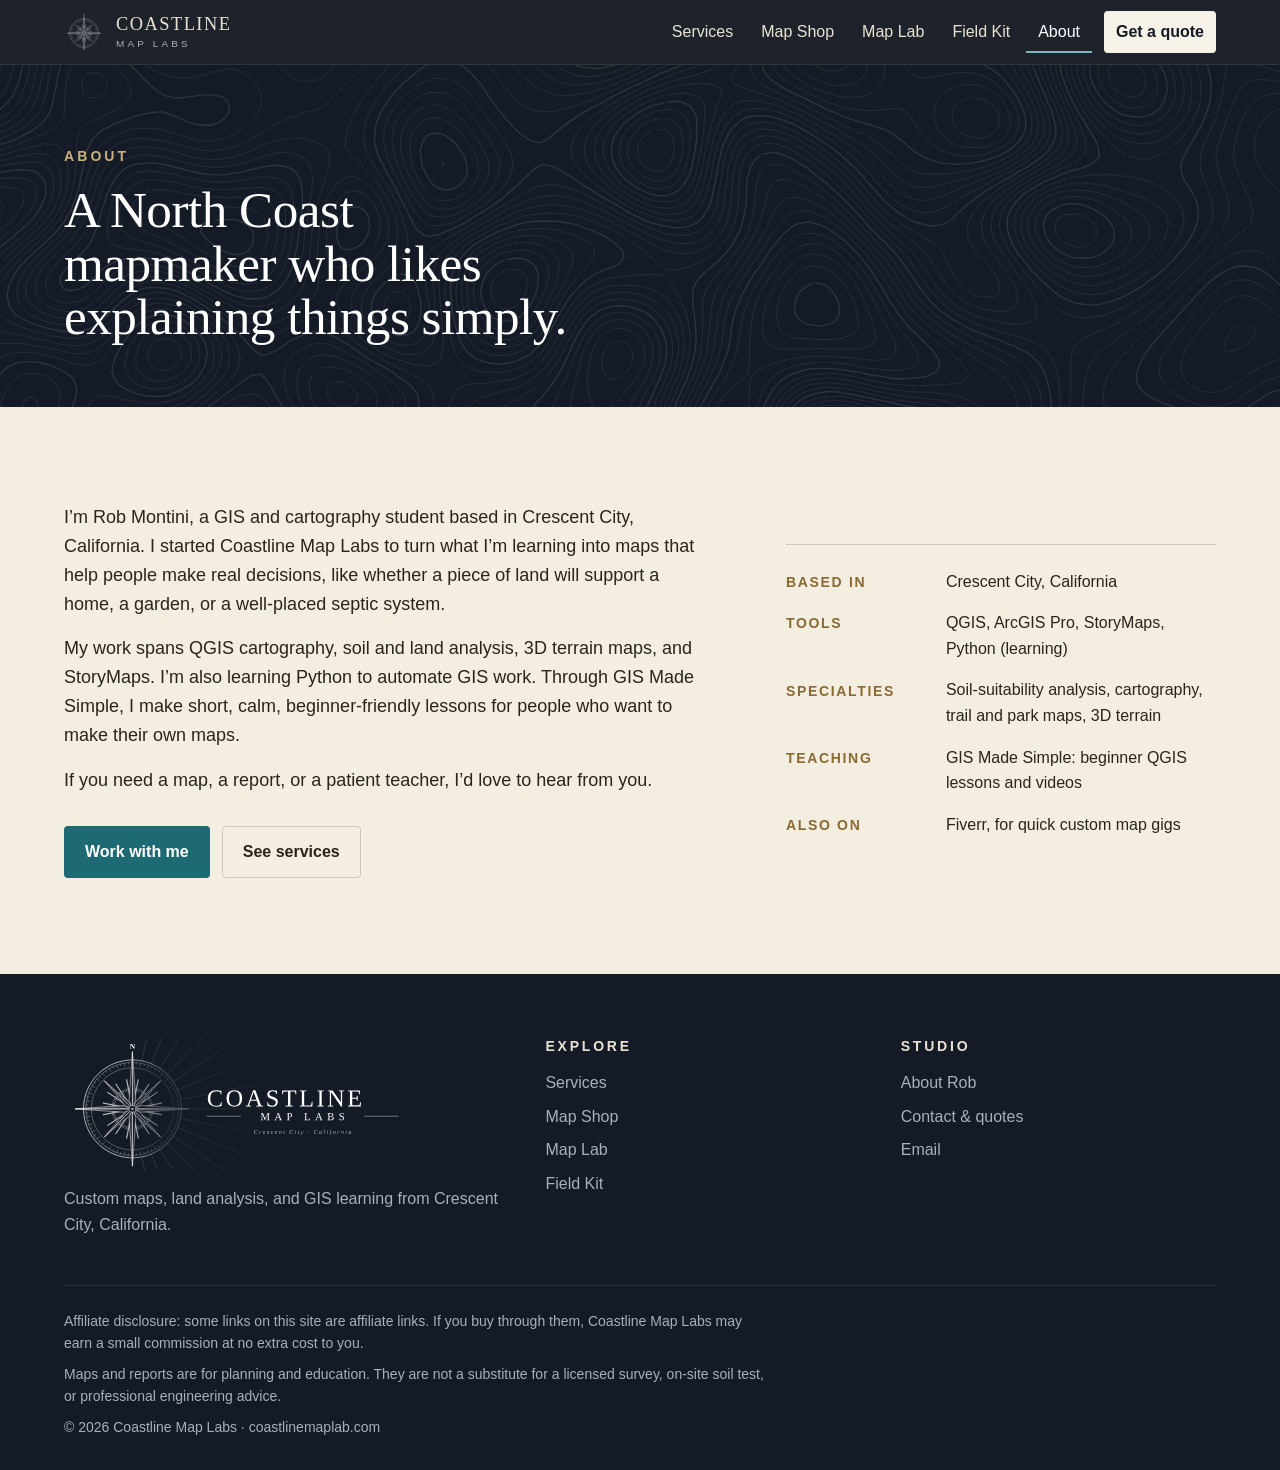
==== about.html @ 20ab14d0 "Initial Coastline Map Labs site Co-authored-by: Perplexity <noreply@perplexity.ai>" ====
<!doctype html>
<html lang="en">
<head>
<meta charset="utf-8">
<meta name="viewport" content="width=device-width, initial-scale=1">
<title>About Rob Montini — Coastline Map Labs</title>
<meta name="description" content="Rob Montini is a GIS and cartography student in Crescent City, California, making custom maps and teaching beginner QGIS.">
<meta property="og:title" content="About Rob Montini — Coastline Map Labs">
<meta property="og:description" content="Rob Montini is a GIS and cartography student in Crescent City, California, making custom maps and teaching beginner QGIS.">
<meta property="og:image" content="assets/brand/Coastline-Map-Labs-Logo-White-on-Dark.svg">
<link rel="icon" href="assets/brand/favicon.svg" type="image/svg+xml">
<link rel="preconnect" href="https://api.fontshare.com" crossorigin>
<link href="https://api.fontshare.com/v2/css?f[]=gambetta@400,500&f[]=switzer@400,500,600&display=swap" rel="stylesheet">
<link rel="stylesheet" href="base.css">
<link rel="stylesheet" href="style.css">

</head>
<body>
<a class="skip" href="#main">Skip to content</a>
<header class="site-header">
  <div class="wrap">
    <a class="brand" href="index.html" aria-label="Coastline Map Labs home">
      <img src="assets/brand/Coastline-Map-Labs-Icon-White-Clear.svg" alt="" width="40" height="40">
      <span>Coastline<small>MAP LABS</small></span>
    </a>
    <button class="menu-btn" aria-expanded="false" aria-controls="site-nav" aria-label="Open menu">
      <svg width="22" height="22" viewBox="0 0 24 24" fill="none" stroke="currentColor" stroke-width="1.8" aria-hidden="true"><path d="M4 7h16M4 12h16M4 17h16"/></svg>
    </button>
    <nav id="site-nav" class="nav" aria-label="Main"><a href="services.html">Services</a><a href="shop.html">Map Shop</a><a href="map-lab.html">Map Lab</a><a href="field-kit.html">Field Kit</a><a href="about.html" aria-current="page">About</a><a class="nav-cta" href="contact.html">Get a quote</a></nav>
  </div>
</header>
<main id="main">

<section class="page-hero night"><div class="wrap">
  <p class="eyebrow">About</p>
  <h1>A North Coast mapmaker who likes explaining things simply.</h1>
</div></section>
<section class="section"><div class="wrap split split--wide-left">
  <div class="reveal">
    <p>I’m Rob Montini, a GIS and cartography student based in Crescent City, California. I started Coastline Map Labs to turn what I’m learning into maps that help people make real decisions, like whether a piece of land will support a home, a garden, or a well-placed septic system.</p>
    <p style="margin-top:var(--space-4)">My work spans QGIS cartography, soil and land analysis, 3D terrain maps, and StoryMaps. I’m also learning Python to automate GIS work. Through GIS Made Simple, I make short, calm, beginner-friendly lessons for people who want to make their own maps.</p>
    <p style="margin-top:var(--space-4)">If you need a map, a report, or a patient teacher, I’d love to hear from you.</p>
    <div class="btn-row" style="margin-top:var(--space-8)"><a class="btn btn-primary" href="contact.html">Work with me</a><a class="btn btn-ghost" href="services.html">See services</a></div>
  </div>
  <div class="reveal">
    <ul class="facts">
      <li><b>Based in</b><span>Crescent City, California</span></li>
      <li><b>Tools</b><span>QGIS, ArcGIS Pro, StoryMaps, Python (learning)</span></li>
      <li><b>Specialties</b><span>Soil-suitability analysis, cartography, trail and park maps, 3D terrain</span></li>
      <li><b>Teaching</b><span>GIS Made Simple: beginner QGIS lessons and videos</span></li>
      <li><b>Also on</b><span>Fiverr, for quick custom map gigs</span></li>
    </ul>
  </div>
</div></section>

</main>
<footer class="site-footer night">
  <div class="wrap">
    <div class="foot-grid">
      <div>
        <img src="assets/brand/Coastline-Map-Labs-Logo-White-Clear.svg" alt="Coastline Map Labs" width="352" height="132" loading="lazy">
        <p style="margin-top:var(--space-4)">Custom maps, land analysis, and GIS learning from Crescent City, California.</p>
      </div>
      <div>
        <h2>Explore</h2>
        <ul><li><a href="services.html">Services</a></li><li><a href="shop.html">Map Shop</a></li><li><a href="map-lab.html">Map Lab</a></li><li><a href="field-kit.html">Field Kit</a></li></ul>
      </div>
      <div>
        <h2>Studio</h2>
        <ul><li><a href="about.html">About Rob</a></li><li><a href="contact.html">Contact &amp; quotes</a></li><li><a data-email href="contact.html">Email</a></li></ul>
      </div>
    </div>
    <div class="foot-legal">
      <p>Affiliate disclosure: some links on this site are affiliate links. If you buy through them, Coastline Map Labs may earn a small commission at no extra cost to you.</p>
      <p>Maps and reports are for planning and education. They are not a substitute for a licensed survey, on-site soil test, or professional engineering advice.</p>
      <p>© 2026 Coastline Map Labs · coastlinemaplab.com</p>
    </div>
  </div>
</footer>
<script src="config.js"></script>
<script src="app.js" defer></script>

</body>
</html>
---- base.css ----
/* base.css */
*,
*::before,
*::after {
  box-sizing: border-box;
  margin: 0;
  padding: 0;
}

html {
  -moz-text-size-adjust: none;
  -webkit-text-size-adjust: none;
  text-size-adjust: none;
  -webkit-font-smoothing: antialiased;
  -moz-osx-font-smoothing: grayscale;
  text-rendering: optimizeLegibility;
  scroll-behavior: smooth;
  hanging-punctuation: first last;
  scroll-padding-top: var(--space-16);
}

body {
  min-height: 100dvh;
  line-height: 1.6;
  font-family: var(--font-body, sans-serif);
  font-size: var(--text-base);
  color: var(--color-text);
  background-color: var(--color-bg);
}

img,
picture,
video,
canvas,
svg {
  display: block;
  max-width: 100%;
  height: auto;
}
ul[role='list'],
ol[role='list'] {
  list-style: none;
}
input,
button,
textarea,
select {
  font: inherit;
  color: inherit;
}

h1,
h2,
h3,
h4,
h5,
h6 {
  text-wrap: balance;
  line-height: 1.15;
}
p,
li,
figcaption {
  text-wrap: pretty;
  max-width: 72ch;
}

::selection {
  background: oklch(from var(--color-primary) l c h / 0.25);
  color: var(--color-text);
}

:focus-visible {
  outline: 2px solid var(--color-primary);
  outline-offset: 3px;
  border-radius: var(--radius-sm);
}

@media (prefers-reduced-motion: reduce) {
  *,
  *::before,
  *::after {
    animation-duration: 0.01ms !important;
    animation-iteration-count: 1 !important;
    transition-duration: 0.01ms !important;
    scroll-behavior: auto !important;
  }
}

button {
  cursor: pointer;
  background: none;
  border: none;
}
table {
  border-collapse: collapse;
  width: 100%;
}

/* Interactive elements: animate hover/focus transitions.
   Only clickable elements get hover states — see `shared/03-motion.md`.
   Never add :hover styles to non-interactive elements. */
a,
button,
[role='button'],
[role='link'],
input,
textarea,
select {
  transition:
    color var(--transition-interactive),
    background var(--transition-interactive),
    border-color var(--transition-interactive),
    box-shadow var(--transition-interactive);
}

.sr-only {
  position: absolute;
  width: 1px;
  height: 1px;
  padding: 0;
  margin: -1px;
  overflow: hidden;
  clip: rect(0, 0, 0, 0);
  white-space: nowrap;
  border-width: 0;
}
---- style.css ----
:root {
  --text-xs: clamp(0.75rem, 0.7rem + 0.25vw, 0.875rem);
  --text-sm: clamp(0.875rem, 0.8rem + 0.35vw, 1rem);
  --text-base: clamp(1rem, 0.95rem + 0.25vw, 1.125rem);
  --text-lg: clamp(1.125rem, 1rem + 0.75vw, 1.5rem);
  --text-xl: clamp(1.5rem, 1.2rem + 1.25vw, 2.25rem);
  --text-2xl: clamp(2rem, 1.2rem + 2.5vw, 3.5rem);
  --text-3xl: clamp(2.5rem, 1rem + 4vw, 5rem);

  --space-1: .25rem; --space-2: .5rem; --space-3: .75rem; --space-4: 1rem;
  --space-5: 1.25rem; --space-6: 1.5rem; --space-8: 2rem; --space-10: 2.5rem;
  --space-12: 3rem; --space-16: 4rem; --space-20: 5rem; --space-24: 6rem; --space-32: 8rem;

  /* Parchment + ink + Pacific teal */
  --color-bg: #f4eee1;
  --color-surface: #faf6ec;
  --color-surface-2: #fffcf5;
  --color-surface-offset: #ebe3d1;
  --color-divider: oklch(0.3 0.02 70 / 0.14);
  --color-border: oklch(0.3 0.02 70 / 0.2);
  --color-text: #2a241c;
  --color-text-muted: #645c50;
  --color-text-faint: #9b9283;
  --color-text-inverse: #f7f2e7;
  --color-primary: #1d6a72;
  --color-primary-hover: #155259;
  --color-primary-active: #0f3d42;
  --color-brass: #8a6a33;

  --color-night: #141b26;
  --color-night-2: #1c2430;
  --color-night-text: #e9e2d3;
  --color-night-muted: #a9b0ba;

  --radius-sm: .25rem; --radius-md: .5rem; --radius-lg: .75rem; --radius-xl: 1rem;
  --transition-interactive: 180ms cubic-bezier(0.16, 1, 0.3, 1);
  --shadow-sm: 0 1px 2px oklch(0.3 0.03 70 / 0.08);
  --shadow-md: 0 8px 24px oklch(0.3 0.03 70 / 0.10);

  --font-display: 'Gambetta', 'Georgia', serif;
  --font-body: 'Switzer', 'Helvetica Neue', sans-serif;
  --content: 72rem;
  --gutter: clamp(var(--space-4), 4vw, var(--space-10));
}

body { background: var(--color-bg); }
a { color: var(--color-primary); text-underline-offset: .2em; }
a:hover { color: var(--color-primary-hover); }

.skip { position: absolute; left: -999px; top: var(--space-2); background: var(--color-surface-2); padding: var(--space-2) var(--space-4); z-index: 100; border-radius: var(--radius-sm); }
.skip:focus { left: var(--space-2); }

.wrap { width: min(100% - 2 * var(--gutter), var(--content)); margin-inline: auto; }
.wrap--narrow { width: min(100% - 2 * var(--gutter), 46rem); margin-inline: auto; }

/* ---------- Header ---------- */
.site-header { position: sticky; top: 0; z-index: 50; background: oklch(0.2 0.02 255 / 0.94); backdrop-filter: blur(10px); color: var(--color-night-text); border-bottom: 1px solid oklch(1 0 0 / 0.08); }
.site-header .wrap { display: flex; align-items: center; justify-content: space-between; gap: var(--space-4); min-height: 4rem; }
.brand { display: flex; align-items: center; gap: var(--space-3); color: inherit; text-decoration: none; }
.brand img { width: 40px; height: 40px; }
.brand span { font-family: var(--font-display); font-size: 1.15rem; letter-spacing: .08em; text-transform: uppercase; line-height: 1; }
.brand small { display: block; font-family: var(--font-body); font-size: .62rem; letter-spacing: .32em; color: var(--color-night-muted); margin-top: .3rem; }
.nav { display: flex; align-items: center; gap: var(--space-1); }
.nav a { color: var(--color-night-text); text-decoration: none; font-size: var(--text-sm); padding: var(--space-2) var(--space-3); border-radius: var(--radius-sm); }
.nav a:hover { background: oklch(1 0 0 / 0.08); color: #fff; }
.nav a[aria-current="page"] { color: #fff; box-shadow: inset 0 -2px 0 #7fb6bb; border-radius: 0; }
.nav .nav-cta { background: var(--color-text-inverse); color: var(--color-night); font-weight: 600; margin-left: var(--space-2); }
.nav .nav-cta:hover { background: #fff; color: var(--color-night); }
.menu-btn { display: none; color: var(--color-night-text); width: 44px; height: 44px; align-items: center; justify-content: center; border-radius: var(--radius-sm); }
.menu-btn:hover { background: oklch(1 0 0 / 0.08); }
@media (max-width: 920px) {
  .menu-btn { display: inline-flex; }
  .nav { position: absolute; top: 100%; left: 0; right: 0; flex-direction: column; align-items: stretch; background: var(--color-night); padding: var(--space-2) var(--gutter) var(--space-6); border-bottom: 1px solid oklch(1 0 0 / .1); clip-path: inset(0 0 100% 0); visibility: hidden; transition: clip-path 260ms cubic-bezier(0.16,1,0.3,1), visibility 0s 260ms; }
  .nav.open { clip-path: inset(0 0 0 0); visibility: visible; transition: clip-path 260ms cubic-bezier(0.16,1,0.3,1); }
  .nav a { padding: var(--space-3) var(--space-2); min-height: 44px; }
  .nav a[aria-current="page"] { box-shadow: inset 3px 0 0 #7fb6bb; padding-left: var(--space-4); }
  .nav .nav-cta { margin: var(--space-3) 0 0; text-align: center; border-radius: var(--radius-sm); }
}

/* ---------- Type ---------- */
.eyebrow { font-size: var(--text-xs); letter-spacing: .22em; text-transform: uppercase; color: var(--color-brass); font-weight: 600; font-variant-numeric: tabular-nums; }
.night .eyebrow { color: #c9b07c; }
h1, h2, h3 { font-family: var(--font-display); font-weight: 500; letter-spacing: -0.01em; }
h1 { font-size: var(--text-3xl); line-height: 1.04; }
.page-title { font-size: var(--text-2xl); }
h2 { font-size: var(--text-xl); }
h3 { font-family: var(--font-body); font-weight: 600; font-size: var(--text-lg); letter-spacing: 0; }
.lede { font-size: var(--text-base); color: var(--color-text-muted); max-width: 58ch; }
.night .lede { color: var(--color-night-muted); }
.muted { color: var(--color-text-muted); }
.small { font-size: var(--text-xs); }

/* ---------- Buttons ---------- */
.btn { display: inline-flex; align-items: center; justify-content: center; gap: var(--space-2); min-height: 44px; padding: var(--space-3) var(--space-5); border-radius: var(--radius-sm); font-size: var(--text-sm); font-weight: 600; text-decoration: none; border: 1px solid transparent; cursor: pointer; }
.btn-primary { background: var(--color-primary); color: #fff; }
.btn-primary:hover { background: var(--color-primary-hover); color: #fff; }
.btn-primary:active { background: var(--color-primary-active); }
.btn-ghost { border-color: var(--color-border); color: var(--color-text); background: transparent; }
.btn-ghost:hover { background: var(--color-surface-offset); color: var(--color-text); }
.night .btn-ghost { border-color: oklch(1 0 0 / .28); color: var(--color-night-text); }
.night .btn-ghost:hover { background: oklch(1 0 0 / .08); color: #fff; }
.night .btn-primary { background: var(--color-text-inverse); color: var(--color-night); }
.night .btn-primary:hover { background: #fff; color: var(--color-night); }
.btn-row { display: flex; flex-wrap: wrap; gap: var(--space-3); }

/* ---------- Sections ---------- */
.section { padding-block: clamp(var(--space-12), 8vw, var(--space-24)); }
.section--tight { padding-block: clamp(var(--space-10), 5vw, var(--space-16)); }
.night { background: var(--color-night); color: var(--color-night-text); position: relative; overflow: hidden; }
.section-head { display: grid; gap: var(--space-3); margin-bottom: var(--space-10); max-width: 46rem; }

/* ---------- Hero ---------- */
.hero { min-height: min(86vh, 52rem); display: grid; align-items: center; padding-block: var(--space-16); }
.hero::before { content: ""; position: absolute; inset: 0; background: url(./assets/img/hero-contours.svg) center / cover no-repeat; opacity: .9; }
.hero-photo { position: absolute; inset: 0; background-size: cover; background-position: center; opacity: .5; }
.hero-photo + .hero-shade { position: absolute; inset: 0; background: linear-gradient(90deg, var(--color-night) 15%, oklch(0.2 0.02 255 / .55) 60%, oklch(0.2 0.02 255 / .25)); }
.hero .wrap { position: relative; display: grid; gap: var(--space-8); }
.hero-logo { width: min(100%, 40rem); height: auto; margin-left: calc(-1 * var(--space-2)); }
.hero h1 { font-size: var(--text-2xl); max-width: 22ch; color: #fff; }
.hero .coords { font-size: var(--text-xs); letter-spacing: .2em; color: var(--color-night-muted); font-variant-numeric: tabular-nums; }

.page-hero { padding-block: clamp(var(--space-12), 7vw, var(--space-20)) clamp(var(--space-10), 5vw, var(--space-16)); }
.page-hero::before { content: ""; position: absolute; inset: 0; background: url(./assets/img/hero-contours.svg) center 30% / cover no-repeat; opacity: .7; }
.page-hero .wrap { position: relative; display: grid; gap: var(--space-4); }
.page-hero h1 { color: #fff; font-size: var(--text-2xl); max-width: 20ch; }

/* ---------- Paths (home) ---------- */
.paths { display: grid; grid-template-columns: 1.35fr 1fr; gap: var(--space-4); }
.paths .stack { display: grid; gap: var(--space-4); }
.path { position: relative; display: grid; align-content: end; gap: var(--space-2); padding: var(--space-6); min-height: 15rem; border-radius: var(--radius-lg); background: var(--color-surface); border: 1px solid var(--color-divider); text-decoration: none; color: var(--color-text); overflow: hidden; isolation: isolate; }
.path--big { min-height: 32rem; }
.path .art { position: absolute; inset: 0; z-index: -1; background-size: cover; background-position: center; opacity: .75; transition: transform 600ms cubic-bezier(0.16,1,0.3,1); }
.path .art.photo { opacity: 1; }
.path .art.photo::after { content: ""; position: absolute; inset: 0; background: linear-gradient(180deg, transparent 30%, oklch(0.97 0.015 85 / .96) 78%); }
.path:hover { color: var(--color-text); border-color: var(--color-border); box-shadow: var(--shadow-md); }
.path:hover .art { transform: scale(1.03); }
.path h3 { font-family: var(--font-display); font-weight: 500; font-size: var(--text-xl); }
.path p { color: var(--color-text-muted); font-size: var(--text-sm); }
.path .go { font-size: var(--text-sm); font-weight: 600; color: var(--color-primary); }
.path-label { position: absolute; top: var(--space-5); left: var(--space-6); }
@media (max-width: 760px) { .paths { grid-template-columns: 1fr; } .path--big { min-height: 22rem; } }

/* ---------- Split ---------- */
.split { display: grid; grid-template-columns: 1fr 1fr; gap: clamp(var(--space-8), 6vw, var(--space-20)); align-items: center; }
.split--wide-left { grid-template-columns: 1.2fr .8fr; }
@media (max-width: 860px) { .split, .split--wide-left { grid-template-columns: 1fr; } }
.figure { border-radius: var(--radius-lg); overflow: hidden; border: 1px solid var(--color-divider); background: var(--color-surface); aspect-ratio: 4/3; }
.figure img { width: 100%; height: 100%; object-fit: cover; }
.steps { list-style: none; display: grid; gap: var(--space-5); counter-reset: s; margin-top: var(--space-6); }
.steps li { display: grid; grid-template-columns: 2.5rem 1fr; gap: var(--space-3); counter-increment: s; }
.steps li::before { content: counter(s, decimal-leading-zero); font-family: var(--font-display); font-size: var(--text-lg); color: var(--color-brass); line-height: 1.2; }
.steps strong { display: block; }
.steps span { color: var(--color-text-muted); font-size: var(--text-sm); }

/* ---------- Offer / product cards ---------- */
.offer-group { display: grid; gap: var(--space-6); }
.offer-group + .offer-group { margin-top: var(--space-20); }
.group-head { display: grid; grid-template-columns: 1fr auto; align-items: end; gap: var(--space-4); border-bottom: 1px solid var(--color-border); padding-bottom: var(--space-4); }
@media (max-width: 640px) { .group-head { grid-template-columns: 1fr; } }
.tiers { display: grid; grid-template-columns: repeat(auto-fit, minmax(16rem, 1fr)); gap: var(--space-4); }
.tier { display: flex; flex-direction: column; gap: var(--space-4); padding: var(--space-6); background: var(--color-surface); border: 1px solid var(--color-divider); border-radius: var(--radius-lg); }
.tier--featured { background: var(--color-surface-2); border: 2px solid var(--color-primary); }
.tier .badge { align-self: flex-start; font-size: var(--text-xs); font-weight: 600; letter-spacing: .08em; text-transform: uppercase; color: var(--color-primary); background: oklch(from var(--color-primary) l c h / .1); padding: var(--space-1) var(--space-2); border-radius: var(--radius-sm); }
.price { font-family: var(--font-display); font-size: var(--text-xl); line-height: 1; font-variant-numeric: tabular-nums; }
.price small { font-family: var(--font-body); font-size: var(--text-xs); color: var(--color-text-muted); margin-left: var(--space-1); }
.tier ul { list-style: none; display: grid; gap: var(--space-2); font-size: var(--text-sm); color: var(--color-text-muted); flex: 1; }
.tier li { padding-left: var(--space-5); position: relative; }
.tier li::before { content: ""; position: absolute; left: 0; top: .6em; width: .6rem; height: 1px; background: var(--color-brass); }
.tier .btn { width: 100%; }

.products { display: grid; grid-template-columns: repeat(auto-fit, minmax(15rem, 1fr)); gap: var(--space-5); }
.product { display: flex; flex-direction: column; background: var(--color-surface); border: 1px solid var(--color-divider); border-radius: var(--radius-lg); overflow: hidden; }
.product .thumb { aspect-ratio: 4/3; background: var(--color-surface-offset) center / cover no-repeat; border-bottom: 1px solid var(--color-divider); position: relative; }
.product .thumb .kind { position: absolute; left: var(--space-3); top: var(--space-3); background: var(--color-surface-2); font-size: var(--text-xs); font-weight: 600; padding: var(--space-1) var(--space-2); border-radius: var(--radius-sm); }
.product .body { display: flex; flex-direction: column; gap: var(--space-2); padding: var(--space-5); flex: 1; }
.product h3 { font-size: var(--text-base); }
.product p { font-size: var(--text-sm); color: var(--color-text-muted); flex: 1; }
.product .row { display: flex; align-items: center; justify-content: space-between; gap: var(--space-3); margin-top: var(--space-3); }
.product .price { font-size: var(--text-lg); }

/* ---------- Field kit ---------- */
.disclosure { display: flex; gap: var(--space-3); padding: var(--space-4) var(--space-5); background: var(--color-surface-2); border: 1px solid var(--color-divider); border-radius: var(--radius-md); font-size: var(--text-sm); color: var(--color-text-muted); }
.disclosure strong { color: var(--color-text); }
.kit { display: grid; gap: 0; }
.kit-item { display: grid; grid-template-columns: 12rem 1fr auto; gap: var(--space-6); align-items: center; padding-block: var(--space-6); border-bottom: 1px solid var(--color-divider); }
.kit-item .tag { font-size: var(--text-xs); color: var(--color-brass); letter-spacing: .14em; text-transform: uppercase; font-weight: 600; }
.kit-item h3 { font-size: var(--text-base); margin-bottom: var(--space-1); }
.kit-item p { font-size: var(--text-sm); color: var(--color-text-muted); }
@media (max-width: 760px) { .kit-item { grid-template-columns: 1fr; gap: var(--space-2); } .kit-item .btn { justify-self: start; } }

/* ---------- Map Lab ---------- */
.lab { display: grid; grid-template-columns: 1fr 22rem; gap: 0; border: 1px solid var(--color-border); border-radius: var(--radius-lg); overflow: hidden; background: var(--color-surface); min-height: 36rem; }
.lab-map { position: relative; min-height: 36rem; background: #dfe6e4; }
.lab-map #map { position: absolute; inset: 0; }
.lab-panel { display: flex; flex-direction: column; gap: var(--space-5); padding: var(--space-6); border-left: 1px solid var(--color-divider); }
.lab-panel h2 { font-size: var(--text-lg); font-family: var(--font-body); font-weight: 600; }
.seg { display: inline-flex; border: 1px solid var(--color-border); border-radius: var(--radius-sm); overflow: hidden; }
.seg button { padding: var(--space-2) var(--space-3); font-size: var(--text-xs); font-weight: 600; min-height: 40px; }
.seg button[aria-pressed="true"] { background: var(--color-text); color: var(--color-bg); }
.seg button:not([aria-pressed="true"]):hover { background: var(--color-surface-offset); }
.readout { display: grid; gap: var(--space-1); padding: var(--space-4); border-radius: var(--radius-md); background: var(--color-bg); border: 1px dashed var(--color-border); font-variant-numeric: tabular-nums; }
.readout .val { font-family: var(--font-display); font-size: var(--text-lg); }
.readout.empty .val { color: var(--color-text-faint); font-size: var(--text-base); }
.lab-panel .btn[aria-disabled="true"] { opacity: .45; pointer-events: none; }
.map-status { position: absolute; inset: 0; display: grid; place-items: center; color: var(--color-text-muted); font-size: var(--text-sm); pointer-events: none; }
@media (max-width: 900px) { .lab { grid-template-columns: 1fr; } .lab-map { min-height: 26rem; } .lab-panel { border-left: 0; border-top: 1px solid var(--color-divider); } }

.tools { display: grid; grid-template-columns: repeat(auto-fit, minmax(17rem, 1fr)); gap: var(--space-4); }
.tool { padding: var(--space-6); border: 1px solid var(--color-divider); border-radius: var(--radius-lg); background: var(--color-surface); display: grid; gap: var(--space-2); align-content: start; }
.tool .status { font-size: var(--text-xs); font-weight: 600; letter-spacing: .1em; text-transform: uppercase; }
.tool .status.live { color: var(--color-primary); }
.tool .status.dev { color: var(--color-brass); }
.tool p { font-size: var(--text-sm); color: var(--color-text-muted); }

/* ---------- Contact ---------- */
.form { display: grid; gap: var(--space-5); padding: clamp(var(--space-6), 4vw, var(--space-10)); background: var(--color-surface); border: 1px solid var(--color-divider); border-radius: var(--radius-lg); }
.field { display: grid; gap: var(--space-2); }
.field label { font-size: var(--text-sm); font-weight: 600; }
.field .hint { font-size: var(--text-xs); color: var(--color-text-muted); }
.field input, .field select, .field textarea { width: 100%; min-height: 44px; padding: var(--space-3); border: 1px solid var(--color-border); border-radius: var(--radius-sm); background: var(--color-surface-2); }
.field textarea { min-height: 9rem; resize: vertical; }
.field input:focus, .field select:focus, .field textarea:focus { outline: 2px solid var(--color-primary); outline-offset: 1px; border-color: transparent; }
.two { display: grid; grid-template-columns: 1fr 1fr; gap: var(--space-4); }
@media (max-width: 600px) { .two { grid-template-columns: 1fr; } }
.form-note { padding: var(--space-4); border-radius: var(--radius-md); font-size: var(--text-sm); display: none; }
.form-note.show { display: block; animation: rise 300ms cubic-bezier(0.16,1,0.3,1); }
.form-note.ok { background: oklch(from var(--color-primary) l c h / .1); color: var(--color-primary-active); }
.form-note.err { background: oklch(0.55 0.15 30 / .1); color: #7a2e17; }
@keyframes rise { from { opacity: 0; transform: translateY(6px); } to { opacity: 1; transform: none; } }

/* ---------- About ---------- */
.facts { list-style: none; display: grid; gap: var(--space-4); border-top: 1px solid var(--color-border); padding-top: var(--space-6); }
.facts li { display: grid; grid-template-columns: 9rem 1fr; gap: var(--space-4); font-size: var(--text-sm); }
.facts b { color: var(--color-brass); font-weight: 600; text-transform: uppercase; letter-spacing: .12em; font-size: var(--text-xs); padding-top: .15em; }
@media (max-width: 520px) { .facts li { grid-template-columns: 1fr; gap: var(--space-1); } }

/* ---------- Band CTA ---------- */
.band { position: relative; overflow: hidden; border-radius: var(--radius-xl); padding: clamp(var(--space-10), 6vw, var(--space-20)); background: var(--color-surface-offset); display: grid; grid-template-columns: 1fr auto; gap: var(--space-6); align-items: center; }
.band::before { content: ""; position: absolute; inset: 0; background: url(./assets/img/band-contours.svg) center / cover no-repeat; }
.band > * { position: relative; }
@media (max-width: 760px) { .band { grid-template-columns: 1fr; } }

/* ---------- Footer ---------- */
.site-footer { background: var(--color-night); color: var(--color-night-muted); padding-block: var(--space-16) var(--space-8); font-size: var(--text-sm); }
.foot-grid { display: grid; grid-template-columns: 1.4fr 1fr 1fr; gap: var(--space-10); }
.foot-grid img { width: min(100%, 22rem); height: auto; }
.foot-grid h2 { font-family: var(--font-body); font-size: var(--text-xs); letter-spacing: .2em; text-transform: uppercase; color: var(--color-night-text); margin-bottom: var(--space-4); font-weight: 600; }
.foot-grid ul { list-style: none; display: grid; gap: var(--space-2); }
.foot-grid a { color: var(--color-night-muted); text-decoration: none; }
.foot-grid a:hover { color: #fff; }
.foot-legal { margin-top: var(--space-12); padding-top: var(--space-6); border-top: 1px solid oklch(1 0 0 / .1); display: grid; gap: var(--space-2); font-size: var(--text-xs); }
.foot-legal p { max-width: 90ch; }
@media (max-width: 760px) { .foot-grid { grid-template-columns: 1fr; } }

/* reveal */
@media (prefers-reduced-motion: no-preference) {
  .js .reveal { opacity: 0; transform: translateY(14px); transition: opacity 700ms cubic-bezier(0.16,1,0.3,1), transform 700ms cubic-bezier(0.16,1,0.3,1); }
  .js .reveal.in { opacity: 1; transform: none; }
}
.maplibregl-popup-content { font-family: var(--font-body); font-size: var(--text-sm); border-radius: var(--radius-md); }
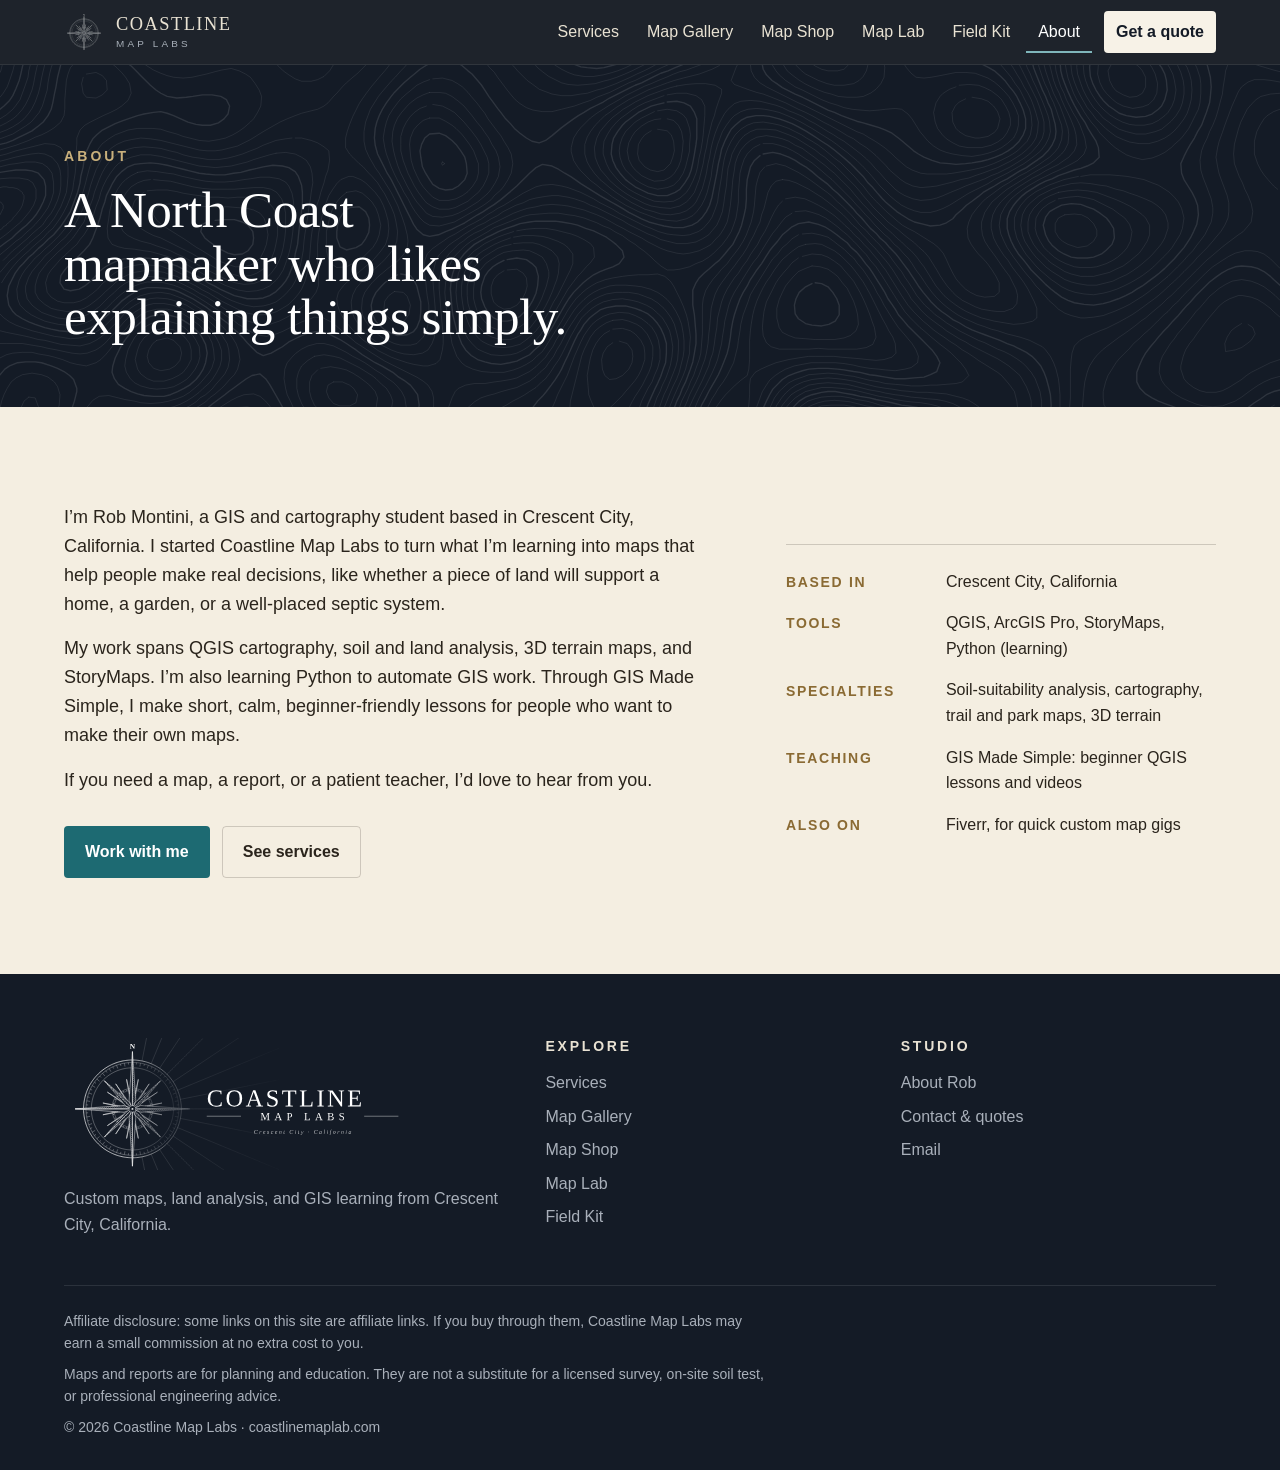
==== commit 1839d08f: "Add Map Gallery page with Stout Grove sample and pick-your-trail offer Co-authored-by: Perplexity <n" ====
--- a/about.html
+++ b/about.html
@@ -26,7 +26,7 @@
     <button class="menu-btn" aria-expanded="false" aria-controls="site-nav" aria-label="Open menu">
       <svg width="22" height="22" viewBox="0 0 24 24" fill="none" stroke="currentColor" stroke-width="1.8" aria-hidden="true"><path d="M4 7h16M4 12h16M4 17h16"/></svg>
     </button>
-    <nav id="site-nav" class="nav" aria-label="Main"><a href="services.html">Services</a><a href="shop.html">Map Shop</a><a href="map-lab.html">Map Lab</a><a href="field-kit.html">Field Kit</a><a href="about.html" aria-current="page">About</a><a class="nav-cta" href="contact.html">Get a quote</a></nav>
+    <nav id="site-nav" class="nav" aria-label="Main"><a href="services.html">Services</a><a href="gallery.html">Map Gallery</a><a href="shop.html">Map Shop</a><a href="map-lab.html">Map Lab</a><a href="field-kit.html">Field Kit</a><a href="about.html" aria-current="page">About</a><a class="nav-cta" href="contact.html">Get a quote</a></nav>
   </div>
 </header>
 <main id="main">
@@ -58,12 +58,12 @@
   <div class="wrap">
     <div class="foot-grid">
       <div>
-        <img src="assets/brand/Coastline-Map-Labs-Logo-White-Clear.svg" alt="Coastline Map Labs" width="352" height="132" loading="lazy">
+        <img src="assets/brand/Coastline-Map-Labs-Logo-White-Clear.svg" alt="Coastline Map Labs" width="352" height="132">
         <p style="margin-top:var(--space-4)">Custom maps, land analysis, and GIS learning from Crescent City, California.</p>
       </div>
       <div>
         <h2>Explore</h2>
-        <ul><li><a href="services.html">Services</a></li><li><a href="shop.html">Map Shop</a></li><li><a href="map-lab.html">Map Lab</a></li><li><a href="field-kit.html">Field Kit</a></li></ul>
+        <ul><li><a href="services.html">Services</a></li><li><a href="gallery.html">Map Gallery</a></li><li><a href="shop.html">Map Shop</a></li><li><a href="map-lab.html">Map Lab</a></li><li><a href="field-kit.html">Field Kit</a></li></ul>
       </div>
       <div>
         <h2>Studio</h2>
--- a/style.css
+++ b/style.css
@@ -131,13 +131,13 @@
 .path--big { min-height: 32rem; }
 .path .art { position: absolute; inset: 0; z-index: -1; background-size: cover; background-position: center; opacity: .75; transition: transform 600ms cubic-bezier(0.16,1,0.3,1); }
 .path .art.photo { opacity: 1; }
-.path .art.photo::after { content: ""; position: absolute; inset: 0; background: linear-gradient(180deg, transparent 30%, oklch(0.97 0.015 85 / .96) 78%); }
+.path .art::after { content: ""; position: absolute; inset: 0; background: linear-gradient(180deg, transparent 25%, oklch(0.965 0.017 85 / .97) 72%); }
 .path:hover { color: var(--color-text); border-color: var(--color-border); box-shadow: var(--shadow-md); }
 .path:hover .art { transform: scale(1.03); }
 .path h3 { font-family: var(--font-display); font-weight: 500; font-size: var(--text-xl); }
 .path p { color: var(--color-text-muted); font-size: var(--text-sm); }
 .path .go { font-size: var(--text-sm); font-weight: 600; color: var(--color-primary); }
-.path-label { position: absolute; top: var(--space-5); left: var(--space-6); }
+.path-label { position: absolute; top: var(--space-4); left: var(--space-4); background: var(--color-surface-2); padding: var(--space-1) var(--space-2); border-radius: var(--radius-sm); }
 @media (max-width: 760px) { .paths { grid-template-columns: 1fr; } .path--big { min-height: 22rem; } }
 
 /* ---------- Split ---------- */
@@ -163,7 +163,7 @@
 .tier .badge { align-self: flex-start; font-size: var(--text-xs); font-weight: 600; letter-spacing: .08em; text-transform: uppercase; color: var(--color-primary); background: oklch(from var(--color-primary) l c h / .1); padding: var(--space-1) var(--space-2); border-radius: var(--radius-sm); }
 .price { font-family: var(--font-display); font-size: var(--text-xl); line-height: 1; font-variant-numeric: tabular-nums; }
 .price small { font-family: var(--font-body); font-size: var(--text-xs); color: var(--color-text-muted); margin-left: var(--space-1); }
-.tier ul { list-style: none; display: grid; gap: var(--space-2); font-size: var(--text-sm); color: var(--color-text-muted); flex: 1; }
+.tier ul { list-style: none; display: grid; align-content: start; gap: var(--space-2); font-size: var(--text-sm); color: var(--color-text-muted); flex: 1; }
 .tier li { padding-left: var(--space-5); position: relative; }
 .tier li::before { content: ""; position: absolute; left: 0; top: .6em; width: .6rem; height: 1px; background: var(--color-brass); }
 .tier .btn { width: 100%; }
@@ -258,3 +258,36 @@
   .js .reveal.in { opacity: 1; transform: none; }
 }
 .maplibregl-popup-content { font-family: var(--font-body); font-size: var(--text-sm); border-radius: var(--radius-md); }
+
+.figure--night { background: var(--color-night); display: grid; place-items: center; border: 0; }
+.figure--night img { width: 72%; height: auto; object-fit: contain; }
+
+/* ---------- Map Gallery ---------- */
+.gallery { display: grid; grid-template-columns: repeat(auto-fit, minmax(min(100%, 22rem), 1fr)); gap: var(--space-6); }
+.gcard { display: flex; flex-direction: column; background: var(--color-surface); border: 1px solid var(--color-divider); border-radius: var(--radius-lg); overflow: hidden; }
+.gcard--featured { grid-column: 1 / -1; display: grid; grid-template-columns: 1.6fr 1fr; }
+.gimg { position: relative; display: block; padding: 0; border: 0; background: var(--color-night); cursor: zoom-in; overflow: hidden; }
+.gimg img { display: block; width: 100%; height: 100%; aspect-ratio: 1100 / 850; object-fit: cover; transition: transform .5s cubic-bezier(.2,.7,.2,1); }
+.gimg:hover img { transform: scale(1.02); }
+.gimg:focus-visible { outline: 3px solid var(--color-primary); outline-offset: -3px; }
+.zoom-hint { position: absolute; right: var(--space-3); bottom: var(--space-3); background: var(--color-surface-2); color: var(--color-text); font-size: var(--text-xs); font-weight: 600; padding: var(--space-1) var(--space-3); border-radius: var(--radius-sm); }
+.gbody { display: flex; flex-direction: column; gap: var(--space-3); padding: var(--space-6); }
+.gcard--featured .gbody { padding: var(--space-8); justify-content: center; }
+.gtitle { font-size: var(--text-xl); }
+.gplace { color: var(--color-text-muted); font-size: var(--text-sm); margin-top: calc(-1 * var(--space-2)); }
+.gbody .btn-row { margin-top: var(--space-2); }
+@media (max-width: 860px) { .gcard--featured { grid-template-columns: 1fr; } .gcard--featured .gbody { padding: var(--space-6); } }
+.tools--five { grid-template-columns: repeat(3, 1fr); }
+@media (max-width: 900px) { .tools--five { grid-template-columns: repeat(2, 1fr); } }
+@media (max-width: 560px) { .tools--five { grid-template-columns: 1fr; } }
+.tool .small { margin-top: auto; }
+
+.lightbox { border: 0; padding: 0; background: transparent; max-width: min(96vw, 1600px); max-height: 94vh; margin: auto; overflow: visible; }
+.lightbox::backdrop { background: oklch(0.12 0.02 250 / 0.88); }
+.lightbox img { display: block; max-width: 100%; max-height: 86vh; width: auto; height: auto; border-radius: var(--radius-md); box-shadow: 0 20px 60px rgba(0,0,0,.5); }
+.lightbox p { color: #f7f2e7; font-size: var(--text-sm); text-align: center; margin-top: var(--space-3); }
+.lb-close { position: absolute; top: -0.75rem; right: -0.75rem; width: 2.75rem; height: 2.75rem; border-radius: 50%; border: 0; background: #f7f2e7; color: #141b26; font-size: 1.6rem; line-height: 1; cursor: pointer; box-shadow: 0 4px 14px rgba(0,0,0,.4); }
+.lb-close:hover { background: #fff; }
+@media (max-width: 640px) { .lb-close { top: -3.25rem; right: 0; } }
+.gcard--featured .gimg { display: flex; align-items: center; }
+.gcard--featured .gimg img { height: auto; object-fit: contain; }
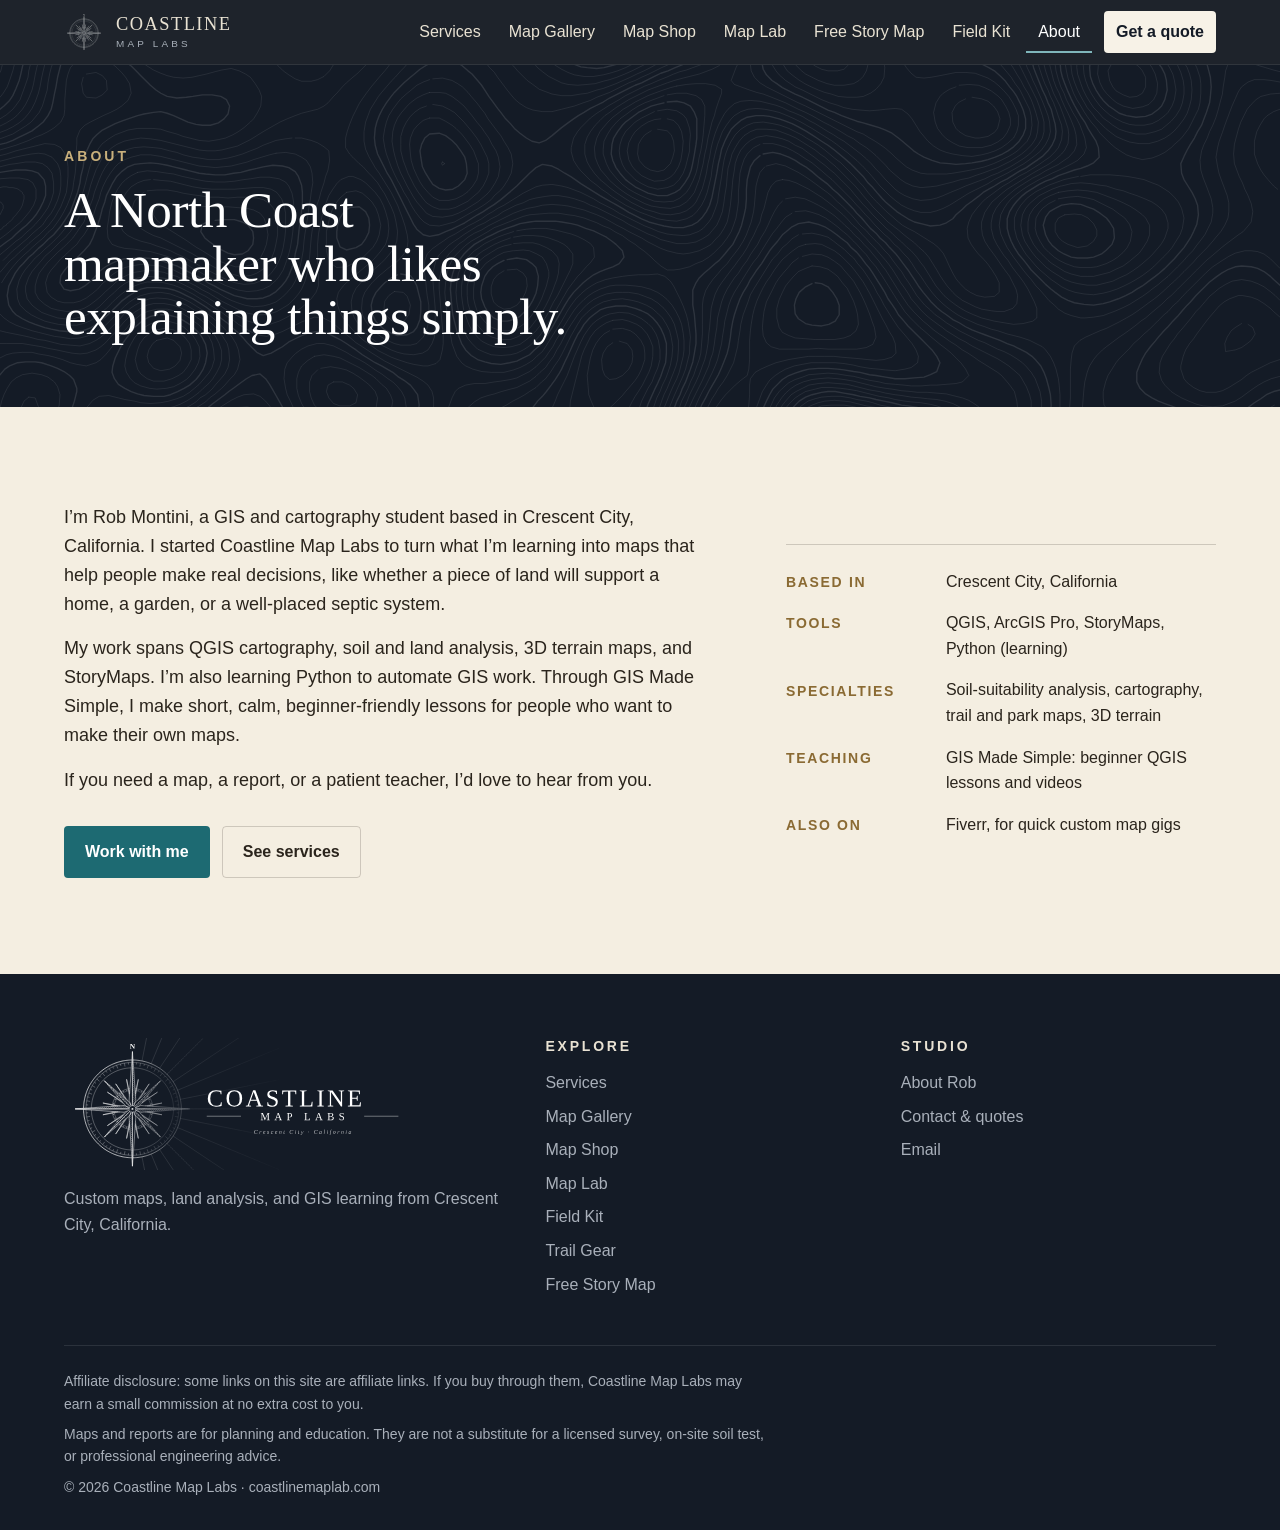
==== commit f4dec026: "Add Trail Gear page with Amazon-ready links and free Before You Buy story map page Co-authored-by: P" ====
--- a/about.html
+++ b/about.html
@@ -26,7 +26,7 @@
     <button class="menu-btn" aria-expanded="false" aria-controls="site-nav" aria-label="Open menu">
       <svg width="22" height="22" viewBox="0 0 24 24" fill="none" stroke="currentColor" stroke-width="1.8" aria-hidden="true"><path d="M4 7h16M4 12h16M4 17h16"/></svg>
     </button>
-    <nav id="site-nav" class="nav" aria-label="Main"><a href="services.html">Services</a><a href="gallery.html">Map Gallery</a><a href="shop.html">Map Shop</a><a href="map-lab.html">Map Lab</a><a href="field-kit.html">Field Kit</a><a href="about.html" aria-current="page">About</a><a class="nav-cta" href="contact.html">Get a quote</a></nav>
+    <nav id="site-nav" class="nav" aria-label="Main"><a href="services.html">Services</a><a href="gallery.html">Map Gallery</a><a href="shop.html">Map Shop</a><a href="map-lab.html">Map Lab</a><a href="before-you-buy.html">Free Story Map</a><a href="field-kit.html">Field Kit</a><a href="about.html" aria-current="page">About</a><a class="nav-cta" href="contact.html">Get a quote</a></nav>
   </div>
 </header>
 <main id="main">
@@ -63,7 +63,7 @@
       </div>
       <div>
         <h2>Explore</h2>
-        <ul><li><a href="services.html">Services</a></li><li><a href="gallery.html">Map Gallery</a></li><li><a href="shop.html">Map Shop</a></li><li><a href="map-lab.html">Map Lab</a></li><li><a href="field-kit.html">Field Kit</a></li></ul>
+        <ul><li><a href="services.html">Services</a></li><li><a href="gallery.html">Map Gallery</a></li><li><a href="shop.html">Map Shop</a></li><li><a href="map-lab.html">Map Lab</a></li><li><a href="field-kit.html">Field Kit</a></li><li><a href="trail-gear.html">Trail Gear</a></li><li><a href="before-you-buy.html">Free Story Map</a></li></ul>
       </div>
       <div>
         <h2>Studio</h2>
--- a/style.css
+++ b/style.css
@@ -68,7 +68,7 @@
 .nav .nav-cta:hover { background: #fff; color: var(--color-night); }
 .menu-btn { display: none; color: var(--color-night-text); width: 44px; height: 44px; align-items: center; justify-content: center; border-radius: var(--radius-sm); }
 .menu-btn:hover { background: oklch(1 0 0 / 0.08); }
-@media (max-width: 920px) {
+@media (max-width: 1100px) {
   .menu-btn { display: inline-flex; }
   .nav { position: absolute; top: 100%; left: 0; right: 0; flex-direction: column; align-items: stretch; background: var(--color-night); padding: var(--space-2) var(--gutter) var(--space-6); border-bottom: 1px solid oklch(1 0 0 / .1); clip-path: inset(0 0 100% 0); visibility: hidden; transition: clip-path 260ms cubic-bezier(0.16,1,0.3,1), visibility 0s 260ms; }
   .nav.open { clip-path: inset(0 0 0 0); visibility: visible; transition: clip-path 260ms cubic-bezier(0.16,1,0.3,1); }
@@ -291,3 +291,42 @@
 @media (max-width: 640px) { .lb-close { top: -3.25rem; right: 0; } }
 .gcard--featured .gimg { display: flex; align-items: center; }
 .gcard--featured .gimg img { height: auto; object-fit: contain; }
+
+/* ---------- Gallery groups ---------- */
+.gsection { padding-top: 0; }
+.gallery--three { grid-template-columns: repeat(3, 1fr); }
+@media (max-width: 1000px) { .gallery--three { grid-template-columns: repeat(2, 1fr); } }
+@media (max-width: 640px) { .gallery--three { grid-template-columns: 1fr; } }
+.gallery--three .gimg { display: flex; align-items: center; justify-content: center; aspect-ratio: 1100 / 850; }
+.gallery--three .gimg img { width: 100%; height: 100%; aspect-ratio: auto; object-fit: contain; }
+.gjump { margin-top: var(--space-4); font-size: var(--text-sm); color: var(--color-night-muted); }
+.gjump a { color: var(--color-night-text); }
+.gfor { font-size: var(--text-sm); }
+.gprice { font-weight: 600; color: var(--color-primary); font-size: var(--text-sm); }
+.gprice--night { color: var(--color-night-text); margin-top: var(--space-4); }
+.gsection { padding-top: var(--space-12, 3rem); }
+.gallery--three .gcard .gbody { flex: 1; }
+.gallery--three .gcard .gbody .btn-row { margin-top: auto; padding-top: var(--space-2); }
+
+/* ---------- Free story map ---------- */
+.btn-free { font-size: var(--text-base); padding-inline: var(--space-6); }
+.sm-grid { display: grid; grid-template-columns: repeat(2, 1fr); gap: var(--space-6); }
+@media (max-width: 760px) { .sm-grid { grid-template-columns: 1fr; } }
+.sm-shot { display: grid; gap: var(--space-3); }
+.sm-shot .gimg { border-radius: var(--radius-lg); border: 1px solid var(--color-divider); background: var(--color-surface); }
+.sm-shot .gimg img { aspect-ratio: 16 / 10; object-fit: cover; object-position: top center; }
+.sm-shot figcaption { font-size: var(--text-sm); color: var(--color-text-muted); }
+.free-card { display: grid; grid-template-columns: 1.3fr 1fr; align-items: center; background: var(--color-surface); border: 1px solid var(--color-divider); border-radius: var(--radius-lg); overflow: hidden; text-decoration: none; color: var(--color-text); }
+.free-card:hover { color: var(--color-text); border-color: var(--color-border); box-shadow: var(--shadow-md); }
+.free-card img { width: 100%; height: 100%; aspect-ratio: 16 / 10; object-fit: cover; object-position: top center; }
+.free-body { display: grid; gap: var(--space-3); padding: var(--space-8); justify-items: start; }
+.free-body h3 { font-family: var(--font-display); font-weight: 500; font-size: var(--text-xl); }
+.free-body p:not(.eyebrow) { color: var(--color-text-muted); font-size: var(--text-sm); }
+.free-body .go { font-size: var(--text-sm); font-weight: 600; color: var(--color-primary); }
+.free-badge { background: var(--color-primary); color: #fff; font-size: var(--text-xs); font-weight: 700; letter-spacing: .14em; text-transform: uppercase; padding: var(--space-1) var(--space-3); border-radius: 999px; }
+@media (max-width: 760px) { .free-card { grid-template-columns: 1fr; } .free-body { padding: var(--space-6); } }
+.gear-tip { margin-top: var(--space-2); font-size: var(--text-xs) !important; }
+.gear-tip strong { color: var(--color-brass); }
+.tools--four { grid-template-columns: repeat(2, 1fr); }
+@media (max-width: 640px) { .tools--four { grid-template-columns: 1fr; } }
+.tools--four .tool .small { margin-top: auto; }
